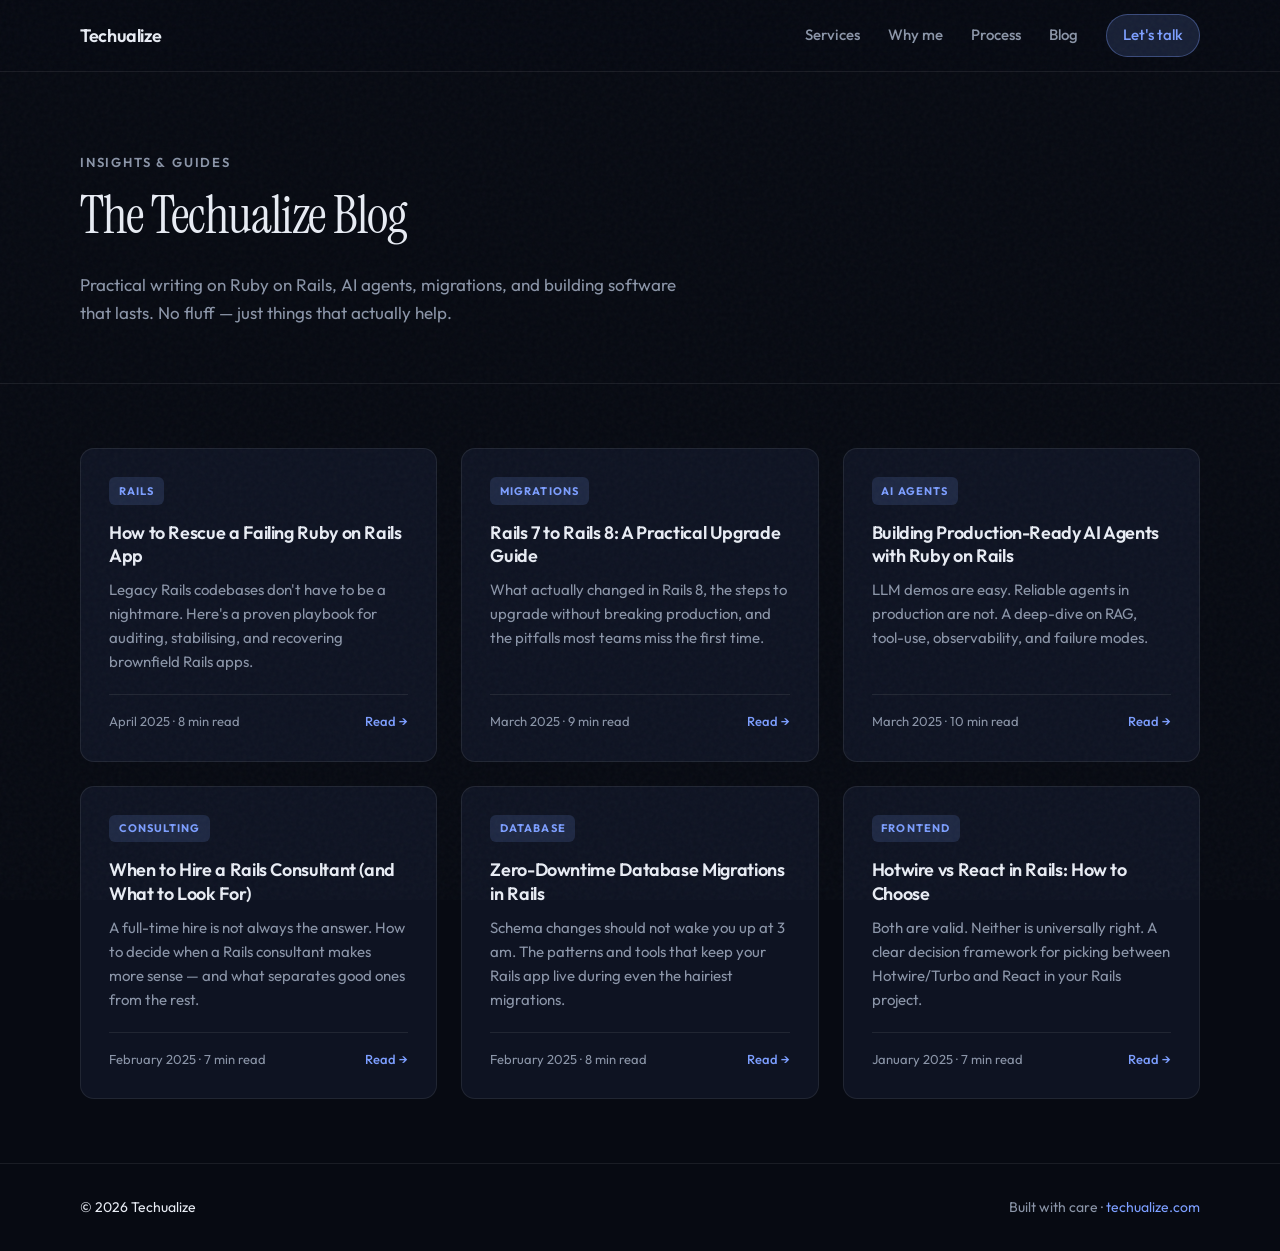
==== blog/index.html @ 98057df5 "Add blog section with initial posts and navigation link - Added Blog nav link to index.html - Added " ====
<!DOCTYPE html>
<html lang="en">
<head>
  <meta charset="UTF-8" />
  <meta name="viewport" content="width=device-width, initial-scale=1.0" />
  <meta name="description" content="Practical articles on Ruby on Rails, AI agent development, app migrations, and building web & mobile products — by Techualize." />
  <meta name="robots" content="index, follow" />
  <meta name="author" content="Techualize" />
  <meta name="theme-color" content="#070a12" />
  <link rel="canonical" href="https://techualize.com/blog/" />
  <meta property="og:title" content="Blog — Techualize" />
  <meta property="og:description" content="Practical articles on Ruby on Rails, AI agents, app migrations, and modern web development." />
  <meta property="og:type" content="website" />
  <meta property="og:url" content="https://techualize.com/blog/" />
  <meta property="og:image" content="https://techualize.com/assets/og-image.png" />
  <meta name="twitter:card" content="summary_large_image" />
  <meta name="twitter:title" content="Blog — Techualize" />
  <meta name="twitter:description" content="Practical articles on Ruby on Rails, AI agents, app migrations, and modern web development." />
  <link rel="icon" href="../assets/favicon.svg" type="image/svg+xml" />
  <title>Blog — Techualize</title>
  <link rel="preconnect" href="https://fonts.googleapis.com" />
  <link rel="preconnect" href="https://fonts.gstatic.com" crossorigin />
  <link href="https://fonts.googleapis.com/css2?family=Instrument+Serif:ital@0;1&family=Outfit:wght@300;400;500;600;700&display=swap" rel="stylesheet" />
  <link rel="stylesheet" href="../assets/css/main.css" />
</head>
<body>
  <div class="noise" aria-hidden="true"></div>
  <header class="site-header">
    <div class="container header-inner">
      <a class="logo" href="/">Techualize</a>
      <nav class="nav" id="nav" aria-label="Primary">
        <a href="/#services">Services</a>
        <a href="/#why">Why me</a>
        <a href="/#process">Process</a>
        <a href="/blog/" aria-current="page">Blog</a>
        <a href="/#contact" class="nav-cta">Let's talk</a>
      </nav>
      <button type="button" class="menu-toggle" id="menuToggle" aria-expanded="false" aria-controls="nav" aria-label="Open menu">
        <span></span><span></span>
      </button>
    </div>
  </header>

  <main style="padding-top: var(--header-h);">
    <section class="blog-hero">
      <div class="container">
        <p class="eyebrow">Insights &amp; guides</p>
        <h1>The Techualize Blog</h1>
        <p>Practical writing on Ruby on Rails, AI agents, migrations, and building software that lasts. No fluff — just things that actually help.</p>
      </div>
    </section>

    <div class="container">
      <div class="blog-grid">

        <a class="blog-card" href="rescue-failing-rails-app.html">
          <span class="blog-card-tag">Rails</span>
          <h2>How to Rescue a Failing Ruby on Rails App</h2>
          <p>Legacy Rails codebases don't have to be a nightmare. Here's a proven playbook for auditing, stabilising, and recovering brownfield Rails apps.</p>
          <div class="blog-card-meta">
            <span>April 2025 · 8 min read</span>
            <span class="blog-card-read">Read →</span>
          </div>
        </a>

        <a class="blog-card" href="rails-8-upgrade-guide.html">
          <span class="blog-card-tag">Migrations</span>
          <h2>Rails 7 to Rails 8: A Practical Upgrade Guide</h2>
          <p>What actually changed in Rails 8, the steps to upgrade without breaking production, and the pitfalls most teams miss the first time.</p>
          <div class="blog-card-meta">
            <span>March 2025 · 9 min read</span>
            <span class="blog-card-read">Read →</span>
          </div>
        </a>

        <a class="blog-card" href="ai-agents-ruby-on-rails.html">
          <span class="blog-card-tag">AI Agents</span>
          <h2>Building Production-Ready AI Agents with Ruby on Rails</h2>
          <p>LLM demos are easy. Reliable agents in production are not. A deep-dive on RAG, tool-use, observability, and failure modes.</p>
          <div class="blog-card-meta">
            <span>March 2025 · 10 min read</span>
            <span class="blog-card-read">Read →</span>
          </div>
        </a>

        <a class="blog-card" href="hire-rails-consultant.html">
          <span class="blog-card-tag">Consulting</span>
          <h2>When to Hire a Rails Consultant (and What to Look For)</h2>
          <p>A full-time hire is not always the answer. How to decide when a Rails consultant makes more sense — and what separates good ones from the rest.</p>
          <div class="blog-card-meta">
            <span>February 2025 · 7 min read</span>
            <span class="blog-card-read">Read →</span>
          </div>
        </a>

        <a class="blog-card" href="zero-downtime-migrations-rails.html">
          <span class="blog-card-tag">Database</span>
          <h2>Zero-Downtime Database Migrations in Rails</h2>
          <p>Schema changes should not wake you up at 3 am. The patterns and tools that keep your Rails app live during even the hairiest migrations.</p>
          <div class="blog-card-meta">
            <span>February 2025 · 8 min read</span>
            <span class="blog-card-read">Read →</span>
          </div>
        </a>

        <a class="blog-card" href="hotwire-vs-react-rails.html">
          <span class="blog-card-tag">Frontend</span>
          <h2>Hotwire vs React in Rails: How to Choose</h2>
          <p>Both are valid. Neither is universally right. A clear decision framework for picking between Hotwire/Turbo and React in your Rails project.</p>
          <div class="blog-card-meta">
            <span>January 2025 · 7 min read</span>
            <span class="blog-card-read">Read →</span>
          </div>
        </a>

      </div>
    </div>
  </main>

  <footer class="site-footer">
    <div class="container footer-inner">
      <span class="footer-brand">© <span id="year"></span> Techualize</span>
      <span class="footer-meta">Built with care · <a href="https://techualize.com">techualize.com</a></span>
    </div>
  </footer>

  <script>document.getElementById("year").textContent = new Date().getFullYear();</script>
  <script src="../assets/js/main.js"></script>
</body>
</html>
---- assets/css/main.css ----
/* Techualize — main styles */
:root {
  --bg-deep: #070a12;
  --bg-elevated: #0e1322;
  --bg-card: rgba(18, 24, 42, 0.65);
  --border: rgba(255, 255, 255, 0.08);
  --text: #e8ecf4;
  --text-muted: #8b95a8;
  --accent: #7c9eff;
  --accent-soft: rgba(124, 158, 255, 0.15);
  --accent-glow: rgba(124, 158, 255, 0.35);
  --mint: #5eead4;
  --font-sans: "Outfit", system-ui, sans-serif;
  --font-serif: "Instrument Serif", Georgia, serif;
  --radius: 14px;
  --radius-sm: 10px;
  --header-h: 72px;
  --ease-out: cubic-bezier(0.22, 1, 0.36, 1);
}

*,
*::before,
*::after {
  box-sizing: border-box;
}

html {
  scroll-behavior: smooth;
}

@media (prefers-reduced-motion: reduce) {
  html {
    scroll-behavior: auto;
  }
  *,
  *::before,
  *::after {
    animation-duration: 0.01ms !important;
    animation-iteration-count: 1 !important;
    transition-duration: 0.01ms !important;
  }
}

body {
  margin: 0;
  font-family: var(--font-sans);
  font-weight: 400;
  font-size: 1.0625rem;
  line-height: 1.65;
  color: var(--text);
  background: var(--bg-deep);
  min-height: 100vh;
}

.noise {
  pointer-events: none;
  position: fixed;
  inset: 0;
  z-index: 9999;
  opacity: 0.035;
  background-image: url("data:image/svg+xml,%3Csvg viewBox='0 0 256 256' xmlns='http://www.w3.org/2000/svg'%3E%3Cfilter id='n'%3E%3CfeTurbulence type='fractalNoise' baseFrequency='0.85' numOctaves='4' stitchTiles='stitch'/%3E%3C/filter%3E%3Crect width='100%25' height='100%25' filter='url(%23n)'/%3E%3C/svg%3E");
}

a {
  color: var(--accent);
  text-decoration: none;
  transition: color 0.2s var(--ease-out);
}

a:hover {
  color: #a8c0ff;
}

.container {
  width: min(1120px, 100% - 2.5rem);
  margin-inline: auto;
}

/* Header */
.site-header {
  position: fixed;
  top: 0;
  left: 0;
  right: 0;
  z-index: 100;
  height: var(--header-h);
  background: rgba(7, 10, 18, 0.72);
  backdrop-filter: blur(16px);
  -webkit-backdrop-filter: blur(16px);
  border-bottom: 1px solid var(--border);
}

.header-inner {
  display: flex;
  align-items: center;
  justify-content: space-between;
  height: 100%;
}

.logo {
  font-weight: 600;
  font-size: 1.125rem;
  letter-spacing: -0.02em;
  color: var(--text);
}

.logo:hover {
  color: var(--accent);
}

.nav {
  display: flex;
  align-items: center;
  gap: 1.75rem;
}

.nav a {
  color: var(--text-muted);
  font-size: 0.9375rem;
  font-weight: 500;
}

.nav a:hover {
  color: var(--text);
}

.nav-cta {
  padding: 0.5rem 1rem;
  border-radius: 999px;
  background: var(--accent-soft);
  border: 1px solid rgba(124, 158, 255, 0.35);
  color: var(--accent) !important;
}

.nav-cta:hover {
  background: rgba(124, 158, 255, 0.22);
  color: #c8d6ff !important;
}

.menu-toggle {
  display: none;
  flex-direction: column;
  justify-content: center;
  gap: 6px;
  width: 44px;
  height: 44px;
  padding: 0;
  border: none;
  background: transparent;
  cursor: pointer;
}

.menu-toggle span {
  display: block;
  height: 2px;
  width: 22px;
  background: var(--text);
  border-radius: 1px;
  transition: transform 0.25s var(--ease-out), opacity 0.2s;
}

@media (max-width: 768px) {
  .menu-toggle {
    display: flex;
  }

  .nav {
    position: fixed;
    top: var(--header-h);
    left: 0;
    right: 0;
    flex-direction: column;
    align-items: stretch;
    gap: 0;
    padding: 1rem 1.25rem 1.5rem;
    background: rgba(7, 10, 18, 0.96);
    border-bottom: 1px solid var(--border);
    transform: translateY(-120%);
    opacity: 0;
    pointer-events: none;
    transition: transform 0.35s var(--ease-out), opacity 0.25s;
  }

  .nav.is-open {
    transform: translateY(0);
    opacity: 1;
    pointer-events: auto;
  }

  .nav a {
    padding: 0.85rem 0;
    border-bottom: 1px solid var(--border);
  }

  .nav a:last-child {
    border-bottom: none;
    margin-top: 0.5rem;
    text-align: center;
  }

  .menu-toggle[aria-expanded="true"] span:first-child {
    transform: translateY(4px) rotate(45deg);
  }

  .menu-toggle[aria-expanded="true"] span:last-child {
    transform: translateY(-4px) rotate(-45deg);
  }
}

/* Hero */
main {
  padding-top: var(--header-h);
}

.hero {
  position: relative;
  padding: clamp(3rem, 8vw, 6rem) 0 clamp(4rem, 10vw, 7rem);
  overflow: hidden;
}

.hero::before {
  content: "";
  position: absolute;
  top: -40%;
  right: -20%;
  width: 70%;
  height: 90%;
  background: radial-gradient(ellipse at center, rgba(124, 158, 255, 0.12) 0%, transparent 65%);
  pointer-events: none;
}

.hero::after {
  content: "";
  position: absolute;
  bottom: -30%;
  left: -10%;
  width: 50%;
  height: 60%;
  background: radial-gradient(ellipse at center, rgba(94, 234, 212, 0.06) 0%, transparent 60%);
  pointer-events: none;
}

.hero-grid {
  position: relative;
  z-index: 1;
  display: grid;
  grid-template-columns: 1fr 1fr;
  gap: clamp(2rem, 5vw, 4rem);
  align-items: center;
}

@media (max-width: 900px) {
  .hero-grid {
    grid-template-columns: 1fr;
  }
}

.eyebrow {
  font-size: 0.8125rem;
  font-weight: 600;
  letter-spacing: 0.14em;
  text-transform: uppercase;
  color: var(--mint);
  margin: 0 0 1.25rem;
}

.hero-title {
  font-family: var(--font-serif);
  font-size: clamp(2.75rem, 6vw, 4rem);
  font-weight: 400;
  line-height: 1.08;
  letter-spacing: -0.02em;
  margin: 0 0 1.25rem;
}

.hero-title em {
  font-style: italic;
  color: var(--accent);
}

.hero-lead {
  color: var(--text-muted);
  max-width: 34rem;
  margin: 0 0 2rem;
}

.hero-lead strong {
  color: var(--text);
  font-weight: 600;
}

.hero-actions {
  display: flex;
  flex-wrap: wrap;
  gap: 0.75rem;
  margin-bottom: 2.5rem;
}

.btn {
  display: inline-flex;
  align-items: center;
  justify-content: center;
  padding: 0.7rem 1.35rem;
  font-family: inherit;
  font-size: 0.9375rem;
  font-weight: 600;
  border-radius: 999px;
  border: 1px solid transparent;
  cursor: pointer;
  transition: transform 0.2s var(--ease-out), box-shadow 0.2s, background 0.2s;
}

.btn:active {
  transform: scale(0.98);
}

.btn-primary {
  background: linear-gradient(135deg, #7c9eff 0%, #5b7cff 100%);
  color: #070a12;
  box-shadow: 0 4px 24px var(--accent-glow);
}

.btn-primary:hover {
  box-shadow: 0 8px 32px var(--accent-glow);
  color: #070a12;
}

.btn-ghost {
  background: transparent;
  border-color: var(--border);
  color: var(--text);
}

.btn-ghost:hover {
  border-color: rgba(255, 255, 255, 0.2);
  background: rgba(255, 255, 255, 0.04);
  color: var(--text);
}

.btn-lg {
  padding: 0.85rem 1.75rem;
  font-size: 1rem;
}

.btn-block {
  width: 100%;
}

.hero-stats {
  display: grid;
  grid-template-columns: repeat(3, 1fr);
  gap: 1rem;
  margin: 0;
  padding: 1.25rem 0 0;
  border-top: 1px solid var(--border);
}

.hero-stats dt {
  font-size: 0.75rem;
  text-transform: uppercase;
  letter-spacing: 0.08em;
  color: var(--text-muted);
  margin: 0 0 0.25rem;
}

.hero-stats dd {
  margin: 0;
  font-size: 0.9375rem;
  font-weight: 500;
}

@media (max-width: 600px) {
  .hero-stats {
    grid-template-columns: 1fr;
  }
}

.hero-visual {
  position: relative;
  min-height: 380px;
}

.orb {
  position: absolute;
  border-radius: 50%;
  filter: blur(60px);
  opacity: 0.5;
}

.orb-a {
  width: 200px;
  height: 200px;
  top: 10%;
  right: 15%;
  background: var(--accent);
}

.orb-b {
  width: 160px;
  height: 160px;
  bottom: 15%;
  left: 10%;
  background: var(--mint);
  opacity: 0.35;
}

.card-stack {
  position: relative;
  z-index: 2;
  display: flex;
  flex-direction: column;
  gap: 1rem;
  max-width: 340px;
  margin-left: auto;
}

@media (max-width: 900px) {
  .card-stack {
    margin-left: 0;
    max-width: none;
  }
}

.glass-card {
  padding: 1.25rem 1.35rem;
  border-radius: var(--radius);
  background: var(--bg-card);
  border: 1px solid var(--border);
  backdrop-filter: blur(12px);
  -webkit-backdrop-filter: blur(12px);
  box-shadow: 0 20px 50px rgba(0, 0, 0, 0.35);
  animation: float-in 0.9s var(--ease-out) backwards;
}

.glass-card:nth-child(2) {
  animation-delay: 0.12s;
}

.glass-card:nth-child(3) {
  animation-delay: 0.24s;
}

@keyframes float-in {
  from {
    opacity: 0;
    transform: translateY(16px);
  }
  to {
    opacity: 1;
    transform: translateY(0);
  }
}

.glass-card p {
  margin: 0.5rem 0 0;
  font-size: 0.9375rem;
  color: var(--text-muted);
}

.pill {
  display: inline-block;
  font-size: 0.6875rem;
  font-weight: 700;
  letter-spacing: 0.1em;
  text-transform: uppercase;
  padding: 0.35rem 0.65rem;
  border-radius: 6px;
  background: var(--accent-soft);
  color: var(--accent);
}

.pill-alt {
  background: rgba(94, 234, 212, 0.12);
  color: var(--mint);
}

/* Logos strip */
.logos {
  padding: 2rem 0;
  border-block: 1px solid var(--border);
  background: rgba(14, 19, 34, 0.5);
}

.logos-inner {
  display: flex;
  flex-wrap: wrap;
  align-items: center;
  gap: 1.25rem 2rem;
}

.logos-label {
  font-size: 0.8125rem;
  font-weight: 600;
  color: var(--text-muted);
  white-space: nowrap;
}

.logo-row {
  display: flex;
  flex-wrap: wrap;
  gap: 0.75rem 1.25rem;
  list-style: none;
  margin: 0;
  padding: 0;
}

.logo-row li {
  font-size: 0.875rem;
  color: var(--text);
  padding: 0.4rem 0.85rem;
  border-radius: 999px;
  border: 1px solid var(--border);
  background: rgba(255, 255, 255, 0.02);
}

/* Sections */
.section {
  padding: clamp(4rem, 9vw, 6.5rem) 0;
}

.section-head {
  max-width: 520px;
  margin-bottom: 3rem;
}

.section-head h2,
.why-copy h2,
.contact h2 {
  font-family: var(--font-serif);
  font-size: clamp(2rem, 4vw, 2.75rem);
  font-weight: 400;
  letter-spacing: -0.02em;
  margin: 0 0 0.75rem;
}

.section-head p {
  margin: 0;
  color: var(--text-muted);
}

/* Services */
.services {
  background: linear-gradient(180deg, transparent 0%, rgba(14, 19, 34, 0.4) 50%, transparent 100%);
}

.service-grid {
  display: grid;
  grid-template-columns: repeat(auto-fit, minmax(min(100%, 280px), 1fr));
  gap: 1.25rem;
}

.service-card {
  padding: 1.75rem;
  border-radius: var(--radius);
  border: 1px solid var(--border);
  background: var(--bg-elevated);
  transition: border-color 0.25s var(--ease-out), transform 0.25s var(--ease-out);
}

.service-card:hover {
  border-color: rgba(124, 158, 255, 0.35);
  transform: translateY(-3px);
}

.service-icon {
  font-size: 1.25rem;
  color: var(--accent);
  margin-bottom: 1rem;
  opacity: 0.9;
}

.service-card h3 {
  font-size: 1.1875rem;
  font-weight: 600;
  margin: 0 0 0.65rem;
  letter-spacing: -0.02em;
}

.service-card p {
  margin: 0;
  font-size: 0.9375rem;
  color: var(--text-muted);
}

/* Why */
.why-grid {
  display: grid;
  grid-template-columns: 1.1fr 0.9fr;
  gap: clamp(2rem, 5vw, 4rem);
  align-items: start;
}

@media (max-width: 800px) {
  .why-grid {
    grid-template-columns: 1fr;
  }
}

.why-intro {
  color: var(--text-muted);
  margin: 0 0 1.5rem;
  max-width: 36rem;
}

.why-list {
  margin: 0;
  padding: 0;
  list-style: none;
}

.why-list li {
  position: relative;
  padding-left: 1.5rem;
  margin-bottom: 1.1rem;
  color: var(--text-muted);
}

.why-list li::before {
  content: "";
  position: absolute;
  left: 0;
  top: 0.55rem;
  width: 6px;
  height: 6px;
  border-radius: 50%;
  background: var(--mint);
  box-shadow: 0 0 12px rgba(94, 234, 212, 0.5);
}

.why-list strong {
  color: var(--text);
  font-weight: 600;
}

.quote {
  margin: 0;
  padding: 2rem;
  border-radius: var(--radius);
  border: 1px solid var(--border);
  background: linear-gradient(145deg, rgba(124, 158, 255, 0.08) 0%, rgba(18, 24, 42, 0.8) 100%);
}

.quote p {
  font-family: var(--font-serif);
  font-size: 1.35rem;
  line-height: 1.45;
  font-style: italic;
  margin: 0 0 1rem;
  color: var(--text);
}

.quote footer {
  font-size: 0.8125rem;
  color: var(--text-muted);
}

/* Process */
.process-steps {
  display: grid;
  grid-template-columns: repeat(4, 1fr);
  gap: 1.25rem;
  list-style: none;
  margin: 0;
  padding: 0;
  counter-reset: none;
}

@media (max-width: 900px) {
  .process-steps {
    grid-template-columns: repeat(2, 1fr);
  }
}

@media (max-width: 500px) {
  .process-steps {
    grid-template-columns: 1fr;
  }
}

.process-steps li {
  padding: 1.5rem;
  border-radius: var(--radius-sm);
  border: 1px solid var(--border);
  background: rgba(255, 255, 255, 0.02);
}

.step-num {
  display: block;
  font-size: 0.75rem;
  font-weight: 700;
  letter-spacing: 0.12em;
  color: var(--accent);
  margin-bottom: 0.75rem;
}

.process-steps h3 {
  font-size: 1.0625rem;
  margin: 0 0 0.5rem;
}

.process-steps p {
  margin: 0;
  font-size: 0.875rem;
  color: var(--text-muted);
}

/* CTA band */
.cta-band {
  padding: clamp(3rem, 6vw, 4rem) 0;
  background: linear-gradient(90deg, rgba(124, 158, 255, 0.12) 0%, rgba(94, 234, 212, 0.06) 100%);
  border-block: 1px solid var(--border);
}

.cta-inner {
  display: flex;
  flex-wrap: wrap;
  align-items: center;
  justify-content: space-between;
  gap: 1.5rem;
}

.cta-inner h2 {
  font-family: var(--font-serif);
  font-size: clamp(1.5rem, 3vw, 2rem);
  font-weight: 400;
  margin: 0 0 0.35rem;
}

.cta-inner p {
  margin: 0;
  color: var(--text-muted);
}

/* Contact */
.contact-grid {
  display: grid;
  grid-template-columns: 1fr 1fr;
  gap: clamp(2rem, 5vw, 4rem);
  align-items: start;
}

@media (max-width: 800px) {
  .contact-grid {
    grid-template-columns: 1fr;
  }
}

.contact-lead {
  color: var(--text-muted);
  max-width: 32rem;
}

.contact-details {
  margin-top: 1.5rem;
  font-style: normal;
}

.contact-link {
  font-size: 1.25rem;
  font-weight: 600;
  color: var(--accent);
}

.contact-note {
  display: block;
  margin-top: 0.5rem;
  font-size: 0.875rem;
  color: var(--text-muted);
}

.contact-form label {
  display: block;
  margin-bottom: 1rem;
}

.contact-form label span {
  display: block;
  font-size: 0.8125rem;
  font-weight: 500;
  color: var(--text-muted);
  margin-bottom: 0.4rem;
}

.contact-form input,
.contact-form textarea {
  width: 100%;
  padding: 0.75rem 1rem;
  font-family: inherit;
  font-size: 1rem;
  color: var(--text);
  background: var(--bg-elevated);
  border: 1px solid var(--border);
  border-radius: var(--radius-sm);
  transition: border-color 0.2s, box-shadow 0.2s;
}

.contact-form input:focus,
.contact-form textarea:focus {
  outline: none;
  border-color: rgba(124, 158, 255, 0.5);
  box-shadow: 0 0 0 3px var(--accent-soft);
}

.contact-form textarea {
  resize: vertical;
  min-height: 120px;
}

.form-hint {
  font-size: 0.8125rem;
  color: var(--text-muted);
  margin: 0 0 1rem;
}

/* Footer */
.site-footer {
  padding: 2rem 0;
  border-top: 1px solid var(--border);
}

.footer-inner {
  display: flex;
  flex-wrap: wrap;
  justify-content: space-between;
  gap: 1rem;
  font-size: 0.875rem;
  color: var(--text-muted);
}

.footer-brand {
  color: var(--text);
}

/* ─── Blog ─────────────────────────────────────────────── */
.blog-hero {
  padding: clamp(3rem, 7vw, 5rem) 0 clamp(2.5rem, 5vw, 3.5rem);
  border-bottom: 1px solid var(--border);
}

.blog-hero h1 {
  font-family: var(--font-serif);
  font-size: clamp(2.25rem, 5vw, 3.25rem);
  font-weight: 400;
  letter-spacing: -0.02em;
  margin: 0 0 0.75rem;
}

.blog-hero p {
  color: var(--text-muted);
  max-width: 38rem;
  margin: 0;
}

.blog-grid {
  display: grid;
  grid-template-columns: repeat(auto-fill, minmax(min(100%, 340px), 1fr));
  gap: 1.5rem;
  padding: clamp(3rem, 6vw, 4rem) 0;
}

.blog-card {
  display: flex;
  flex-direction: column;
  padding: 1.75rem;
  border-radius: var(--radius);
  border: 1px solid var(--border);
  background: var(--bg-elevated);
  text-decoration: none;
  color: inherit;
  transition: border-color 0.25s var(--ease-out), transform 0.25s var(--ease-out);
}

.blog-card:hover {
  border-color: rgba(124, 158, 255, 0.35);
  transform: translateY(-3px);
  color: inherit;
}

.blog-card-tag {
  display: inline-block;
  font-size: 0.6875rem;
  font-weight: 700;
  letter-spacing: 0.1em;
  text-transform: uppercase;
  padding: 0.3rem 0.6rem;
  border-radius: 6px;
  background: var(--accent-soft);
  color: var(--accent);
  margin-bottom: 1rem;
  align-self: flex-start;
}

.blog-card h2 {
  font-size: 1.125rem;
  font-weight: 600;
  letter-spacing: -0.02em;
  margin: 0 0 0.65rem;
  line-height: 1.3;
}

.blog-card p {
  margin: 0 0 1.25rem;
  font-size: 0.9375rem;
  color: var(--text-muted);
  flex: 1;
  line-height: 1.6;
}

.blog-card-meta {
  display: flex;
  align-items: center;
  justify-content: space-between;
  font-size: 0.8125rem;
  color: var(--text-muted);
  padding-top: 1rem;
  border-top: 1px solid var(--border);
  margin-top: auto;
}

.blog-card-read {
  color: var(--accent);
  font-weight: 500;
}

/* Blog post page */
.post-header {
  padding: clamp(3rem, 7vw, 5rem) 0 clamp(2rem, 4vw, 3rem);
  border-bottom: 1px solid var(--border);
  max-width: 760px;
}

.post-header .post-tag {
  display: inline-block;
  font-size: 0.6875rem;
  font-weight: 700;
  letter-spacing: 0.1em;
  text-transform: uppercase;
  padding: 0.3rem 0.6rem;
  border-radius: 6px;
  background: var(--accent-soft);
  color: var(--accent);
  margin-bottom: 1.25rem;
}

.post-header h1 {
  font-family: var(--font-serif);
  font-size: clamp(2rem, 5vw, 3rem);
  font-weight: 400;
  letter-spacing: -0.025em;
  line-height: 1.1;
  margin: 0 0 1.1rem;
}

.post-header .post-lead {
  font-size: 1.125rem;
  color: var(--text-muted);
  max-width: 600px;
  margin: 0 0 1.5rem;
  line-height: 1.65;
}

.post-meta {
  display: flex;
  flex-wrap: wrap;
  gap: 0.75rem 1.5rem;
  font-size: 0.8125rem;
  color: var(--text-muted);
}

.post-meta span {
  display: flex;
  align-items: center;
  gap: 0.35rem;
}

.post-body {
  display: grid;
  grid-template-columns: 1fr min(680px, 100%) 1fr;
  padding: clamp(2.5rem, 5vw, 4rem) 0;
}

.post-body > * {
  grid-column: 2;
}

.prose {
  font-size: 1.0625rem;
  line-height: 1.75;
  color: var(--text);
}

.prose h2 {
  font-family: var(--font-serif);
  font-size: clamp(1.5rem, 3vw, 1.875rem);
  font-weight: 400;
  letter-spacing: -0.02em;
  margin: 2.5rem 0 0.85rem;
  color: var(--text);
}

.prose h3 {
  font-size: 1.125rem;
  font-weight: 600;
  letter-spacing: -0.02em;
  margin: 2rem 0 0.6rem;
  color: var(--text);
}

.prose p {
  margin: 0 0 1.35rem;
  color: var(--text-muted);
}

.prose p strong {
  color: var(--text);
  font-weight: 600;
}

.prose ul,
.prose ol {
  margin: 0 0 1.35rem;
  padding-left: 1.5rem;
  color: var(--text-muted);
}

.prose li {
  margin-bottom: 0.5rem;
}

.prose li strong {
  color: var(--text);
}

.prose code {
  font-family: ui-monospace, "Cascadia Code", "Fira Code", monospace;
  font-size: 0.875em;
  background: rgba(124, 158, 255, 0.1);
  color: var(--accent);
  padding: 0.15em 0.4em;
  border-radius: 5px;
}

.prose pre {
  background: var(--bg-elevated);
  border: 1px solid var(--border);
  border-radius: var(--radius-sm);
  padding: 1.25rem 1.5rem;
  overflow-x: auto;
  margin: 0 0 1.5rem;
}

.prose pre code {
  background: transparent;
  padding: 0;
  color: var(--text);
  font-size: 0.9rem;
}

.prose blockquote {
  margin: 1.5rem 0;
  padding: 1.25rem 1.5rem;
  border-left: 3px solid var(--accent);
  background: var(--accent-soft);
  border-radius: 0 var(--radius-sm) var(--radius-sm) 0;
  font-style: italic;
  color: var(--text);
}

.prose blockquote p {
  margin: 0;
  color: var(--text);
}

.prose a {
  color: var(--accent);
  text-decoration: underline;
  text-underline-offset: 3px;
}

.prose hr {
  border: none;
  border-top: 1px solid var(--border);
  margin: 2.5rem 0;
}

.post-cta {
  margin-top: 3rem;
  padding: 2rem;
  border-radius: var(--radius);
  background: linear-gradient(145deg, rgba(124, 158, 255, 0.1) 0%, rgba(18, 24, 42, 0.8) 100%);
  border: 1px solid rgba(124, 158, 255, 0.25);
}

.post-cta h3 {
  font-family: var(--font-serif);
  font-size: 1.5rem;
  font-weight: 400;
  margin: 0 0 0.6rem;
}

.post-cta p {
  color: var(--text-muted);
  margin: 0 0 1.25rem;
}

.back-link {
  display: inline-flex;
  align-items: center;
  gap: 0.4rem;
  font-size: 0.875rem;
  color: var(--text-muted);
  text-decoration: none;
  margin-bottom: 2.5rem;
  transition: color 0.2s;
}

.back-link:hover {
  color: var(--accent);
}

@media (max-width: 720px) {
  .post-body {
    grid-template-columns: 1fr;
    padding-inline: 1.25rem;
  }

  .post-body > * {
    grid-column: 1;
  }
}
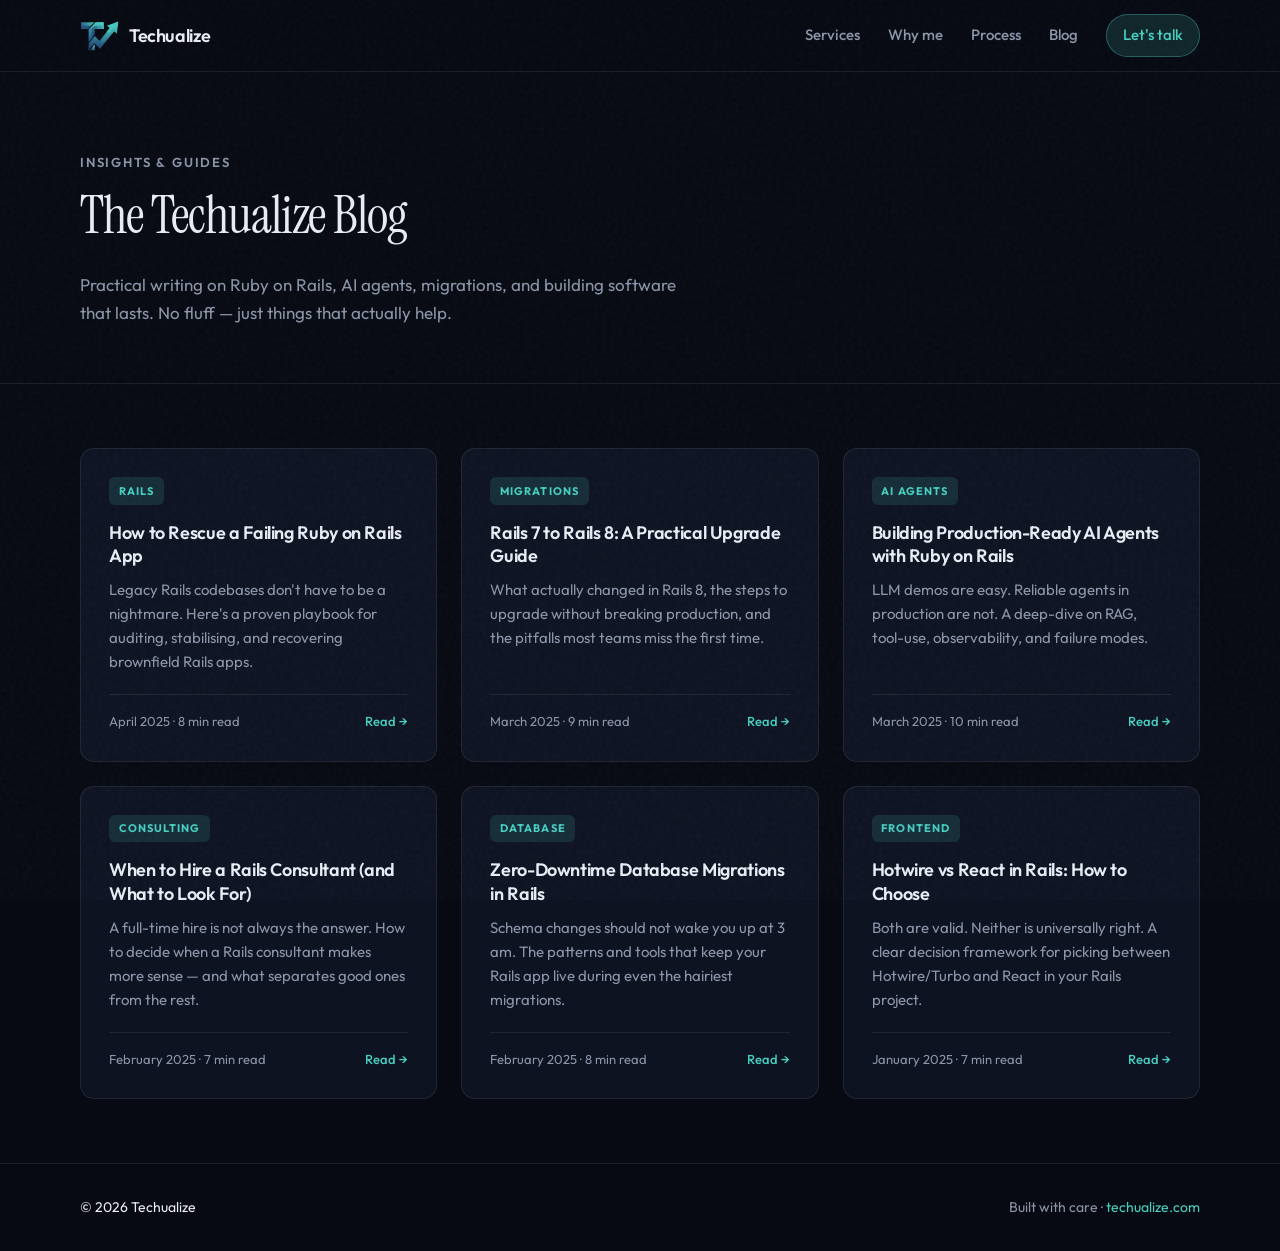
==== commit 44de95d5: "Apply Techualize brand mark and retune palette to logo teal Swap the text-only header for the new SV" ====
--- a/blog/index.html
+++ b/blog/index.html
@@ -27,7 +27,10 @@
   <div class="noise" aria-hidden="true"></div>
   <header class="site-header">
     <div class="container header-inner">
-      <a class="logo" href="/">Techualize</a>
+      <a class="logo" href="/" aria-label="Techualize — home">
+        <img class="logo-mark" src="../assets/logo-mark.svg" alt="" width="36" height="28" />
+        <span class="logo-wordmark">Techualize</span>
+      </a>
       <nav class="nav" id="nav" aria-label="Primary">
         <a href="/#services">Services</a>
         <a href="/#why">Why me</a>
--- a/assets/css/main.css
+++ b/assets/css/main.css
@@ -6,9 +6,9 @@
   --border: rgba(255, 255, 255, 0.08);
   --text: #e8ecf4;
   --text-muted: #8b95a8;
-  --accent: #7c9eff;
-  --accent-soft: rgba(124, 158, 255, 0.15);
-  --accent-glow: rgba(124, 158, 255, 0.35);
+  --accent: #47cfc1;
+  --accent-soft: rgba(71, 207, 193, 0.14);
+  --accent-glow: rgba(71, 207, 193, 0.35);
   --mint: #5eead4;
   --font-sans: "Outfit", system-ui, sans-serif;
   --font-serif: "Instrument Serif", Georgia, serif;
@@ -68,7 +68,7 @@
 }
 
 a:hover {
-  color: #a8c0ff;
+  color: #7be5d8;
 }
 
 .container {
@@ -98,14 +98,38 @@
 }
 
 .logo {
+  display: inline-flex;
+  align-items: center;
+  gap: 0.6rem;
   font-weight: 600;
   font-size: 1.125rem;
   letter-spacing: -0.02em;
   color: var(--text);
 }
 
+.logo-mark {
+  display: block;
+  height: 30px;
+  width: auto;
+  flex-shrink: 0;
+}
+
+.logo-wordmark {
+  display: inline-block;
+  line-height: 1;
+}
+
 .logo:hover {
   color: var(--accent);
+}
+
+@media (max-width: 480px) {
+  .logo-mark {
+    height: 26px;
+  }
+  .logo-wordmark {
+    font-size: 1rem;
+  }
 }
 
 .nav {
@@ -128,13 +152,13 @@
   padding: 0.5rem 1rem;
   border-radius: 999px;
   background: var(--accent-soft);
-  border: 1px solid rgba(124, 158, 255, 0.35);
+  border: 1px solid rgba(71, 207, 193, 0.35);
   color: var(--accent) !important;
 }
 
 .nav-cta:hover {
-  background: rgba(124, 158, 255, 0.22);
-  color: #c8d6ff !important;
+  background: rgba(71, 207, 193, 0.22);
+  color: #a6f0e6 !important;
 }
 
 .menu-toggle {
@@ -225,7 +249,7 @@
   right: -20%;
   width: 70%;
   height: 90%;
-  background: radial-gradient(ellipse at center, rgba(124, 158, 255, 0.12) 0%, transparent 65%);
+  background: radial-gradient(ellipse at center, rgba(71, 207, 193, 0.12) 0%, transparent 65%);
   pointer-events: none;
 }
 
@@ -315,7 +339,7 @@
 }
 
 .btn-primary {
-  background: linear-gradient(135deg, #7c9eff 0%, #5b7cff 100%);
+  background: linear-gradient(135deg, #47cfc1 0%, #2c9fa0 100%);
   color: #070a12;
   box-shadow: 0 4px 24px var(--accent-glow);
 }
@@ -558,7 +582,7 @@
 }
 
 .service-card:hover {
-  border-color: rgba(124, 158, 255, 0.35);
+  border-color: rgba(71, 207, 193, 0.35);
   transform: translateY(-3px);
 }
 
@@ -637,7 +661,7 @@
   padding: 2rem;
   border-radius: var(--radius);
   border: 1px solid var(--border);
-  background: linear-gradient(145deg, rgba(124, 158, 255, 0.08) 0%, rgba(18, 24, 42, 0.8) 100%);
+  background: linear-gradient(145deg, rgba(71, 207, 193, 0.08) 0%, rgba(18, 24, 42, 0.8) 100%);
 }
 
 .quote p {
@@ -707,7 +731,7 @@
 /* CTA band */
 .cta-band {
   padding: clamp(3rem, 6vw, 4rem) 0;
-  background: linear-gradient(90deg, rgba(124, 158, 255, 0.12) 0%, rgba(94, 234, 212, 0.06) 100%);
+  background: linear-gradient(90deg, rgba(71, 207, 193, 0.12) 0%, rgba(94, 234, 212, 0.06) 100%);
   border-block: 1px solid var(--border);
 }
 
@@ -797,7 +821,7 @@
 .contact-form input:focus,
 .contact-form textarea:focus {
   outline: none;
-  border-color: rgba(124, 158, 255, 0.5);
+  border-color: rgba(71, 207, 193, 0.5);
   box-shadow: 0 0 0 3px var(--accent-soft);
 }
 
@@ -871,7 +895,7 @@
 }
 
 .blog-card:hover {
-  border-color: rgba(124, 158, 255, 0.35);
+  border-color: rgba(71, 207, 193, 0.35);
   transform: translateY(-3px);
   color: inherit;
 }
@@ -1034,7 +1058,7 @@
 .prose code {
   font-family: ui-monospace, "Cascadia Code", "Fira Code", monospace;
   font-size: 0.875em;
-  background: rgba(124, 158, 255, 0.1);
+  background: rgba(71, 207, 193, 0.1);
   color: var(--accent);
   padding: 0.15em 0.4em;
   border-radius: 5px;
@@ -1087,8 +1111,8 @@
   margin-top: 3rem;
   padding: 2rem;
   border-radius: var(--radius);
-  background: linear-gradient(145deg, rgba(124, 158, 255, 0.1) 0%, rgba(18, 24, 42, 0.8) 100%);
-  border: 1px solid rgba(124, 158, 255, 0.25);
+  background: linear-gradient(145deg, rgba(71, 207, 193, 0.1) 0%, rgba(18, 24, 42, 0.8) 100%);
+  border: 1px solid rgba(71, 207, 193, 0.25);
 }
 
 .post-cta h3 {
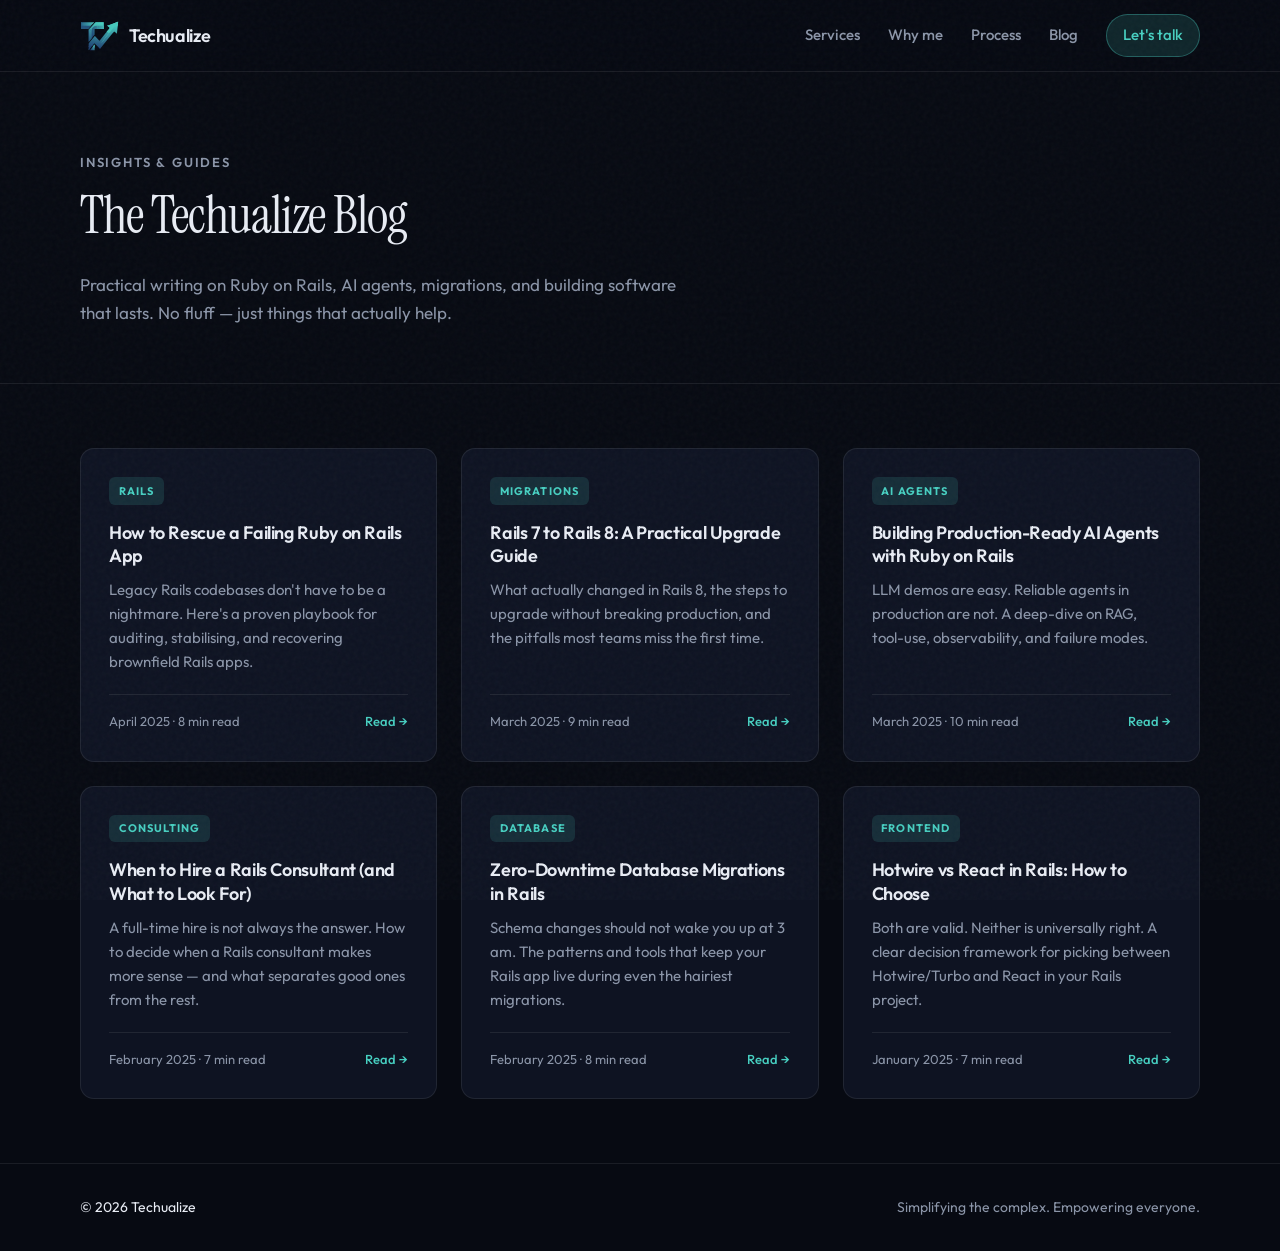
==== commit 44dddf44: "Use the Techualize tagline in the footer across all pages Replace the generic "Built with care · tec" ====
--- a/blog/index.html
+++ b/blog/index.html
@@ -123,7 +123,7 @@
   <footer class="site-footer">
     <div class="container footer-inner">
       <span class="footer-brand">© <span id="year"></span> Techualize</span>
-      <span class="footer-meta">Built with care · <a href="https://techualize.com">techualize.com</a></span>
+      <span class="footer-meta">Simplifying the complex. Empowering everyone.</span>
     </div>
   </footer>
 
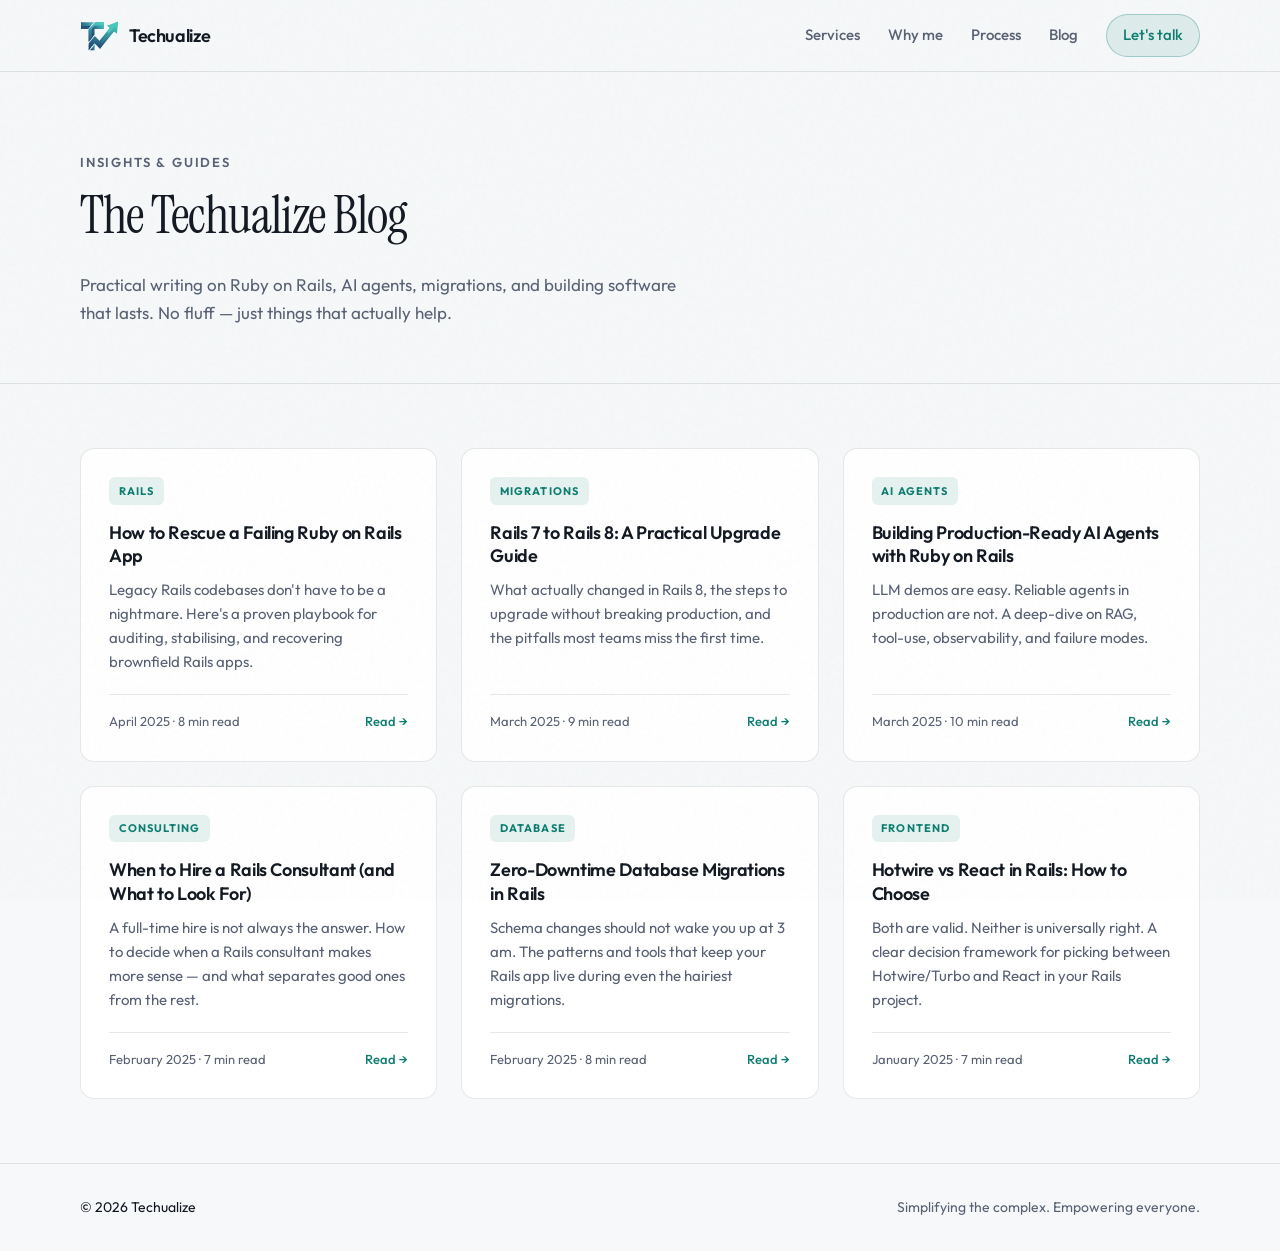
==== commit 25decbd4: "Reposition messaging, switch to light theme, add About + testimonials - Reframe positioning from Rai" ====
--- a/blog/index.html
+++ b/blog/index.html
@@ -6,7 +6,7 @@
   <meta name="description" content="Practical articles on Ruby on Rails, AI agent development, app migrations, and building web & mobile products — by Techualize." />
   <meta name="robots" content="index, follow" />
   <meta name="author" content="Techualize" />
-  <meta name="theme-color" content="#070a12" />
+  <meta name="theme-color" content="#f6f8f9" />
   <link rel="canonical" href="https://techualize.com/blog/" />
   <meta property="og:title" content="Blog — Techualize" />
   <meta property="og:description" content="Practical articles on Ruby on Rails, AI agents, app migrations, and modern web development." />
--- a/assets/css/main.css
+++ b/assets/css/main.css
@@ -1,15 +1,16 @@
 /* Techualize — main styles */
 :root {
-  --bg-deep: #070a12;
-  --bg-elevated: #0e1322;
-  --bg-card: rgba(18, 24, 42, 0.65);
-  --border: rgba(255, 255, 255, 0.08);
-  --text: #e8ecf4;
-  --text-muted: #8b95a8;
-  --accent: #47cfc1;
-  --accent-soft: rgba(71, 207, 193, 0.14);
-  --accent-glow: rgba(71, 207, 193, 0.35);
-  --mint: #5eead4;
+  --bg-deep: #f6f8f9;
+  --bg-elevated: #ffffff;
+  --bg-card: rgba(255, 255, 255, 0.72);
+  --border: rgba(16, 33, 38, 0.1);
+  --text: #121821;
+  --text-muted: #586173;
+  --accent: #0c7d70;
+  --accent-soft: rgba(12, 125, 112, 0.1);
+  --accent-glow: rgba(12, 125, 112, 0.26);
+  --mint: #0d8d7e;
+  --surface-tint: rgba(16, 33, 38, 0.03);
   --font-sans: "Outfit", system-ui, sans-serif;
   --font-serif: "Instrument Serif", Georgia, serif;
   --radius: 14px;
@@ -68,7 +69,7 @@
 }
 
 a:hover {
-  color: #7be5d8;
+  color: #0a6b60;
 }
 
 .container {
@@ -84,7 +85,7 @@
   right: 0;
   z-index: 100;
   height: var(--header-h);
-  background: rgba(7, 10, 18, 0.72);
+  background: rgba(246, 248, 249, 0.82);
   backdrop-filter: blur(16px);
   -webkit-backdrop-filter: blur(16px);
   border-bottom: 1px solid var(--border);
@@ -152,13 +153,13 @@
   padding: 0.5rem 1rem;
   border-radius: 999px;
   background: var(--accent-soft);
-  border: 1px solid rgba(71, 207, 193, 0.35);
+  border: 1px solid rgba(12, 125, 112, 0.3);
   color: var(--accent) !important;
 }
 
 .nav-cta:hover {
-  background: rgba(71, 207, 193, 0.22);
-  color: #a6f0e6 !important;
+  background: rgba(12, 125, 112, 0.16);
+  color: #0a6b60 !important;
 }
 
 .menu-toggle {
@@ -197,7 +198,7 @@
     align-items: stretch;
     gap: 0;
     padding: 1rem 1.25rem 1.5rem;
-    background: rgba(7, 10, 18, 0.96);
+    background: rgba(255, 255, 255, 0.98);
     border-bottom: 1px solid var(--border);
     transform: translateY(-120%);
     opacity: 0;
@@ -339,25 +340,25 @@
 }
 
 .btn-primary {
-  background: linear-gradient(135deg, #47cfc1 0%, #2c9fa0 100%);
-  color: #070a12;
+  background: linear-gradient(135deg, #17a594 0%, #0c7d70 100%);
+  color: #ffffff;
   box-shadow: 0 4px 24px var(--accent-glow);
 }
 
 .btn-primary:hover {
   box-shadow: 0 8px 32px var(--accent-glow);
-  color: #070a12;
+  color: #ffffff;
 }
 
 .btn-ghost {
   background: transparent;
-  border-color: var(--border);
+  border-color: rgba(16, 33, 38, 0.18);
   color: var(--text);
 }
 
 .btn-ghost:hover {
-  border-color: rgba(255, 255, 255, 0.2);
-  background: rgba(255, 255, 255, 0.04);
+  border-color: rgba(16, 33, 38, 0.32);
+  background: rgba(16, 33, 38, 0.04);
   color: var(--text);
 }
 
@@ -408,7 +409,7 @@
   position: absolute;
   border-radius: 50%;
   filter: blur(60px);
-  opacity: 0.5;
+  opacity: 0.22;
 }
 
 .orb-a {
@@ -425,7 +426,7 @@
   bottom: 15%;
   left: 10%;
   background: var(--mint);
-  opacity: 0.35;
+  opacity: 0.18;
 }
 
 .card-stack {
@@ -448,11 +449,10 @@
 .glass-card {
   padding: 1.25rem 1.35rem;
   border-radius: var(--radius);
-  background: var(--bg-card);
-  border: 1px solid var(--border);
-  backdrop-filter: blur(12px);
-  -webkit-backdrop-filter: blur(12px);
-  box-shadow: 0 20px 50px rgba(0, 0, 0, 0.35);
+  background: #ffffff;
+  border: 1px solid rgba(16, 33, 38, 0.08);
+  box-shadow: 0 14px 36px rgba(16, 33, 38, 0.12),
+    0 2px 6px rgba(16, 33, 38, 0.05);
   animation: float-in 0.9s var(--ease-out) backwards;
 }
 
@@ -502,7 +502,7 @@
 .logos {
   padding: 2rem 0;
   border-block: 1px solid var(--border);
-  background: rgba(14, 19, 34, 0.5);
+  background: var(--surface-tint);
 }
 
 .logos-inner {
@@ -534,7 +534,7 @@
   padding: 0.4rem 0.85rem;
   border-radius: 999px;
   border: 1px solid var(--border);
-  background: rgba(255, 255, 255, 0.02);
+  background: var(--surface-tint);
 }
 
 /* Sections */
@@ -564,7 +564,7 @@
 
 /* Services */
 .services {
-  background: linear-gradient(180deg, transparent 0%, rgba(14, 19, 34, 0.4) 50%, transparent 100%);
+  background: linear-gradient(180deg, transparent 0%, rgba(16, 33, 38, 0.025) 50%, transparent 100%);
 }
 
 .service-grid {
@@ -582,7 +582,7 @@
 }
 
 .service-card:hover {
-  border-color: rgba(71, 207, 193, 0.35);
+  border-color: rgba(12, 125, 112, 0.4);
   transform: translateY(-3px);
 }
 
@@ -604,6 +604,352 @@
   margin: 0;
   font-size: 0.9375rem;
   color: var(--text-muted);
+}
+
+/* Work */
+.work-grid {
+  display: grid;
+  grid-template-columns: repeat(auto-fit, minmax(min(100%, 320px), 1fr));
+  gap: 1.25rem;
+}
+
+.work-card {
+  display: flex;
+  flex-direction: column;
+  padding: 1.75rem;
+  border-radius: var(--radius);
+  border: 1px solid var(--border);
+  background: var(--bg-elevated);
+  color: inherit;
+  text-decoration: none;
+  transition: border-color 0.25s var(--ease-out),
+    transform 0.25s var(--ease-out), box-shadow 0.25s var(--ease-out);
+}
+
+.work-card:hover {
+  border-color: rgba(12, 125, 112, 0.4);
+  transform: translateY(-3px);
+  box-shadow: 0 18px 40px rgba(16, 33, 38, 0.12);
+  color: inherit;
+}
+
+.work-card-top {
+  display: flex;
+  align-items: center;
+  gap: 0.85rem;
+  margin-bottom: 1rem;
+}
+
+.work-thumb {
+  display: inline-flex;
+  align-items: center;
+  justify-content: center;
+  width: 44px;
+  height: 44px;
+  flex-shrink: 0;
+  border-radius: 10px;
+  font-family: var(--font-serif);
+  font-size: 1.0625rem;
+  font-weight: 400;
+  letter-spacing: 0.02em;
+  color: #f6fbfb;
+  background: linear-gradient(135deg, #2c9fa0 0%, #47cfc1 100%);
+  box-shadow: inset 0 1px 0 rgba(255, 255, 255, 0.25),
+    0 6px 16px rgba(16, 33, 38, 0.18);
+}
+
+.work-thumb[data-project="musamma"] {
+  background: linear-gradient(135deg, #2c9fa0 0%, #67dccb 100%);
+}
+
+.work-thumb[data-project="maktaba"] {
+  background: linear-gradient(135deg, #3a4a6d 0%, #c8a36a 100%);
+}
+
+.work-thumb[data-project="baalawi"] {
+  background: linear-gradient(135deg, #3b3470 0%, #6a4ec0 100%);
+}
+
+.work-thumb[data-project="aluns"] {
+  background: linear-gradient(135deg, #b85c3a 0%, #e8a268 100%);
+}
+
+.work-tag {
+  margin-right: auto;
+  display: inline-block;
+  font-size: 0.6875rem;
+  font-weight: 700;
+  letter-spacing: 0.1em;
+  text-transform: uppercase;
+  padding: 0.3rem 0.6rem;
+  border-radius: 6px;
+  background: var(--accent-soft);
+  color: var(--accent);
+}
+
+.work-arrow {
+  font-size: 1.05rem;
+  color: var(--text-muted);
+  transition: transform 0.25s var(--ease-out), color 0.25s var(--ease-out);
+}
+
+.work-card:hover .work-arrow {
+  color: var(--accent);
+  transform: translate(3px, -3px);
+}
+
+.work-card h3 {
+  font-size: 1.1875rem;
+  font-weight: 600;
+  letter-spacing: -0.02em;
+  margin: 0 0 0.5rem;
+}
+
+.work-summary {
+  margin: 0 0 1rem;
+  font-size: 0.9375rem;
+  color: var(--text-muted);
+}
+
+.work-points {
+  margin: 0 0 1.25rem;
+  padding: 0;
+  list-style: none;
+}
+
+.work-points li {
+  position: relative;
+  padding-left: 1.1rem;
+  margin-bottom: 0.4rem;
+  font-size: 0.875rem;
+  color: var(--text-muted);
+  line-height: 1.55;
+}
+
+.work-points li::before {
+  content: "";
+  position: absolute;
+  left: 0;
+  top: 0.55rem;
+  width: 5px;
+  height: 5px;
+  border-radius: 50%;
+  background: var(--mint);
+  opacity: 0.85;
+}
+
+.work-link {
+  margin-top: auto;
+  padding-top: 1rem;
+  border-top: 1px solid var(--border);
+  font-size: 0.8125rem;
+  font-weight: 500;
+  color: var(--accent);
+  letter-spacing: 0.01em;
+}
+
+/* About */
+.about-grid {
+  display: grid;
+  grid-template-columns: minmax(200px, 280px) minmax(0, 1fr);
+  gap: clamp(2rem, 5vw, 4rem);
+  align-items: center;
+}
+
+@media (max-width: 760px) {
+  .about-grid {
+    grid-template-columns: 1fr;
+    justify-items: start;
+  }
+}
+
+.about-portrait {
+  position: relative;
+  width: 100%;
+  max-width: 280px;
+}
+
+.avatar,
+.about-photo {
+  display: flex;
+  align-items: center;
+  justify-content: center;
+  width: 100%;
+  aspect-ratio: 1 / 1;
+  border-radius: 20px;
+  object-fit: cover;
+  border: 1px solid var(--border);
+  box-shadow: 0 18px 44px rgba(16, 33, 38, 0.12);
+}
+
+.avatar {
+  font-family: var(--font-serif);
+  font-size: clamp(3rem, 8vw, 4.5rem);
+  letter-spacing: 0.02em;
+  color: #ffffff;
+  background: linear-gradient(145deg, #17a594 0%, #0c7d70 60%, #0a5f55 100%);
+}
+
+.about-available {
+  position: absolute;
+  bottom: -0.75rem;
+  left: 50%;
+  transform: translateX(-50%);
+  white-space: nowrap;
+  font-size: 0.75rem;
+  font-weight: 600;
+  padding: 0.4rem 0.85rem 0.4rem 1.75rem;
+  border-radius: 999px;
+  background: #ffffff;
+  border: 1px solid var(--border);
+  box-shadow: 0 6px 18px rgba(16, 33, 38, 0.1);
+  color: var(--text);
+}
+
+.about-available::before {
+  content: "";
+  position: absolute;
+  left: 0.8rem;
+  top: 50%;
+  transform: translateY(-50%);
+  width: 8px;
+  height: 8px;
+  border-radius: 50%;
+  background: #1fae6b;
+  box-shadow: 0 0 0 3px rgba(31, 174, 107, 0.2);
+}
+
+.about-copy h2 {
+  font-family: var(--font-serif);
+  font-size: clamp(1.85rem, 4vw, 2.5rem);
+  font-weight: 400;
+  letter-spacing: -0.02em;
+  margin: 0 0 1rem;
+}
+
+.about-copy p {
+  color: var(--text-muted);
+  max-width: 42rem;
+  margin: 0 0 1rem;
+}
+
+.about-copy strong {
+  color: var(--text);
+  font-weight: 600;
+}
+
+.about-meta {
+  display: grid;
+  grid-template-columns: repeat(2, minmax(0, 1fr));
+  gap: 0.6rem 1.5rem;
+  list-style: none;
+  margin: 1.5rem 0;
+  padding: 1.25rem 0 0;
+  border-top: 1px solid var(--border);
+}
+
+@media (max-width: 480px) {
+  .about-meta {
+    grid-template-columns: 1fr;
+  }
+}
+
+.about-meta li {
+  font-size: 0.9375rem;
+  color: var(--text);
+}
+
+.about-meta-k {
+  display: block;
+  font-size: 0.7rem;
+  text-transform: uppercase;
+  letter-spacing: 0.08em;
+  color: var(--text-muted);
+  margin-bottom: 0.15rem;
+}
+
+.about-links {
+  display: flex;
+  flex-wrap: wrap;
+  gap: 0.6rem;
+}
+
+.about-link {
+  display: inline-flex;
+  align-items: center;
+  padding: 0.5rem 1rem;
+  font-size: 0.875rem;
+  font-weight: 500;
+  border-radius: 999px;
+  border: 1px solid var(--border);
+  background: var(--surface-tint);
+  color: var(--text);
+}
+
+.about-link:hover {
+  border-color: rgba(12, 125, 112, 0.4);
+  color: var(--accent);
+  background: var(--accent-soft);
+}
+
+/* Background strip */
+.background-strip {
+  padding: clamp(2rem, 5vw, 3rem) 0;
+  border-block: 1px solid var(--border);
+  background: linear-gradient(
+    180deg,
+    rgba(16, 33, 38, 0.04) 0%,
+    rgba(16, 33, 38, 0.015) 100%
+  );
+}
+
+.background-inner {
+  display: grid;
+  grid-template-columns: minmax(0, 1.4fr) minmax(0, 1fr);
+  gap: clamp(1.5rem, 4vw, 3rem);
+  align-items: center;
+}
+
+@media (max-width: 780px) {
+  .background-inner {
+    grid-template-columns: 1fr;
+  }
+}
+
+.background-inner .eyebrow {
+  display: block;
+  margin: 0 0 0.6rem;
+}
+
+.background-copy {
+  margin: 0;
+  font-size: 1rem;
+  line-height: 1.6;
+  color: var(--text-muted);
+  max-width: 36rem;
+}
+
+.background-copy strong {
+  color: var(--text);
+  font-weight: 600;
+}
+
+.background-tags {
+  display: flex;
+  flex-wrap: wrap;
+  gap: 0.5rem;
+  list-style: none;
+  margin: 0;
+  padding: 0;
+}
+
+.background-tags li {
+  font-size: 0.8125rem;
+  color: var(--text);
+  padding: 0.35rem 0.75rem;
+  border-radius: 999px;
+  border: 1px solid var(--border);
+  background: var(--surface-tint);
 }
 
 /* Why */
@@ -648,7 +994,7 @@
   height: 6px;
   border-radius: 50%;
   background: var(--mint);
-  box-shadow: 0 0 12px rgba(94, 234, 212, 0.5);
+  box-shadow: 0 0 12px rgba(12, 125, 112, 0.3);
 }
 
 .why-list strong {
@@ -661,7 +1007,7 @@
   padding: 2rem;
   border-radius: var(--radius);
   border: 1px solid var(--border);
-  background: linear-gradient(145deg, rgba(71, 207, 193, 0.08) 0%, rgba(18, 24, 42, 0.8) 100%);
+  background: linear-gradient(145deg, rgba(12, 125, 112, 0.08) 0%, #ffffff 100%);
 }
 
 .quote p {
@@ -675,6 +1021,69 @@
 
 .quote footer {
   font-size: 0.8125rem;
+  color: var(--text-muted);
+}
+
+/* Testimonials */
+.testimonial-grid {
+  display: grid;
+  grid-template-columns: repeat(auto-fit, minmax(min(100%, 290px), 1fr));
+  gap: 1.25rem;
+}
+
+.testimonial-link {
+  margin: 1.75rem 0 0;
+  text-align: center;
+}
+
+.testimonial-link a {
+  font-size: 0.9375rem;
+  font-weight: 500;
+}
+
+.testimonial-card {
+  margin: 0;
+  padding: 2rem;
+  border-radius: var(--radius);
+  border: 1px solid var(--border);
+  background: var(--bg-elevated);
+  box-shadow: 0 14px 36px rgba(16, 33, 38, 0.06);
+}
+
+.testimonial-stars {
+  font-size: 0.95rem;
+  letter-spacing: 0.15em;
+  color: #e0a33c;
+  margin-bottom: 1rem;
+}
+
+.testimonial-card blockquote {
+  margin: 0 0 1.5rem;
+}
+
+.testimonial-card blockquote p {
+  margin: 0;
+  font-family: var(--font-serif);
+  font-size: 1.25rem;
+  line-height: 1.5;
+  color: var(--text);
+}
+
+.testimonial-card figcaption {
+  display: flex;
+  flex-direction: column;
+  gap: 0.15rem;
+  padding-top: 1.25rem;
+  border-top: 1px solid var(--border);
+}
+
+.testimonial-author {
+  font-weight: 600;
+  color: var(--text);
+}
+
+.testimonial-role {
+  font-size: 0.875rem;
   color: var(--text-muted);
 }
 
@@ -705,7 +1114,7 @@
   padding: 1.5rem;
   border-radius: var(--radius-sm);
   border: 1px solid var(--border);
-  background: rgba(255, 255, 255, 0.02);
+  background: var(--surface-tint);
 }
 
 .step-num {
@@ -728,6 +1137,99 @@
   color: var(--text-muted);
 }
 
+/* Nonprofit band */
+.nonprofit {
+  border-block: 1px solid var(--border);
+  background: linear-gradient(
+    135deg,
+    rgba(12, 125, 112, 0.07) 0%,
+    rgba(232, 162, 104, 0.08) 100%
+  );
+}
+
+.nonprofit-inner {
+  display: grid;
+  grid-template-columns: minmax(0, 1fr) auto;
+  gap: clamp(2rem, 5vw, 4rem);
+  align-items: center;
+}
+
+@media (max-width: 760px) {
+  .nonprofit-inner {
+    grid-template-columns: 1fr;
+  }
+}
+
+.nonprofit-copy h2 {
+  font-family: var(--font-serif);
+  font-size: clamp(1.75rem, 4vw, 2.5rem);
+  font-weight: 400;
+  letter-spacing: -0.02em;
+  margin: 0 0 0.85rem;
+}
+
+.nonprofit-copy > p {
+  color: var(--text-muted);
+  max-width: 40rem;
+  margin: 0 0 1.25rem;
+}
+
+.nonprofit-copy strong {
+  color: var(--text);
+  font-weight: 600;
+}
+
+.nonprofit-points {
+  list-style: none;
+  margin: 0 0 1.75rem;
+  padding: 0;
+}
+
+.nonprofit-points li {
+  position: relative;
+  padding-left: 1.5rem;
+  margin-bottom: 0.6rem;
+  color: var(--text-muted);
+}
+
+.nonprofit-points li::before {
+  content: "♥";
+  position: absolute;
+  left: 0;
+  top: 0;
+  font-size: 0.85rem;
+  color: #d97742;
+}
+
+.nonprofit-badge {
+  display: flex;
+  align-items: center;
+  justify-content: center;
+  width: clamp(120px, 16vw, 160px);
+  height: clamp(120px, 16vw, 160px);
+  border-radius: 50%;
+  background: radial-gradient(
+    circle at 35% 30%,
+    rgba(232, 162, 104, 0.22) 0%,
+    rgba(12, 125, 112, 0.12) 70%,
+    transparent 100%
+  );
+  border: 1px solid var(--border);
+}
+
+@media (max-width: 760px) {
+  .nonprofit-badge {
+    display: none;
+  }
+}
+
+.nonprofit-heart {
+  font-size: clamp(2.75rem, 6vw, 3.75rem);
+  line-height: 1;
+  color: #d97742;
+  filter: drop-shadow(0 6px 16px rgba(217, 119, 66, 0.3));
+}
+
 /* CTA band */
 .cta-band {
   padding: clamp(3rem, 6vw, 4rem) 0;
@@ -821,7 +1323,7 @@
 .contact-form input:focus,
 .contact-form textarea:focus {
   outline: none;
-  border-color: rgba(71, 207, 193, 0.5);
+  border-color: rgba(12, 125, 112, 0.55);
   box-shadow: 0 0 0 3px var(--accent-soft);
 }
 
@@ -895,7 +1397,7 @@
 }
 
 .blog-card:hover {
-  border-color: rgba(71, 207, 193, 0.35);
+  border-color: rgba(12, 125, 112, 0.4);
   transform: translateY(-3px);
   color: inherit;
 }
@@ -1065,7 +1567,7 @@
 }
 
 .prose pre {
-  background: var(--bg-elevated);
+  background: #eef1f3;
   border: 1px solid var(--border);
   border-radius: var(--radius-sm);
   padding: 1.25rem 1.5rem;
@@ -1111,8 +1613,8 @@
   margin-top: 3rem;
   padding: 2rem;
   border-radius: var(--radius);
-  background: linear-gradient(145deg, rgba(71, 207, 193, 0.1) 0%, rgba(18, 24, 42, 0.8) 100%);
-  border: 1px solid rgba(71, 207, 193, 0.25);
+  background: linear-gradient(145deg, rgba(12, 125, 112, 0.08) 0%, #ffffff 100%);
+  border: 1px solid rgba(12, 125, 112, 0.22);
 }
 
 .post-cta h3 {
